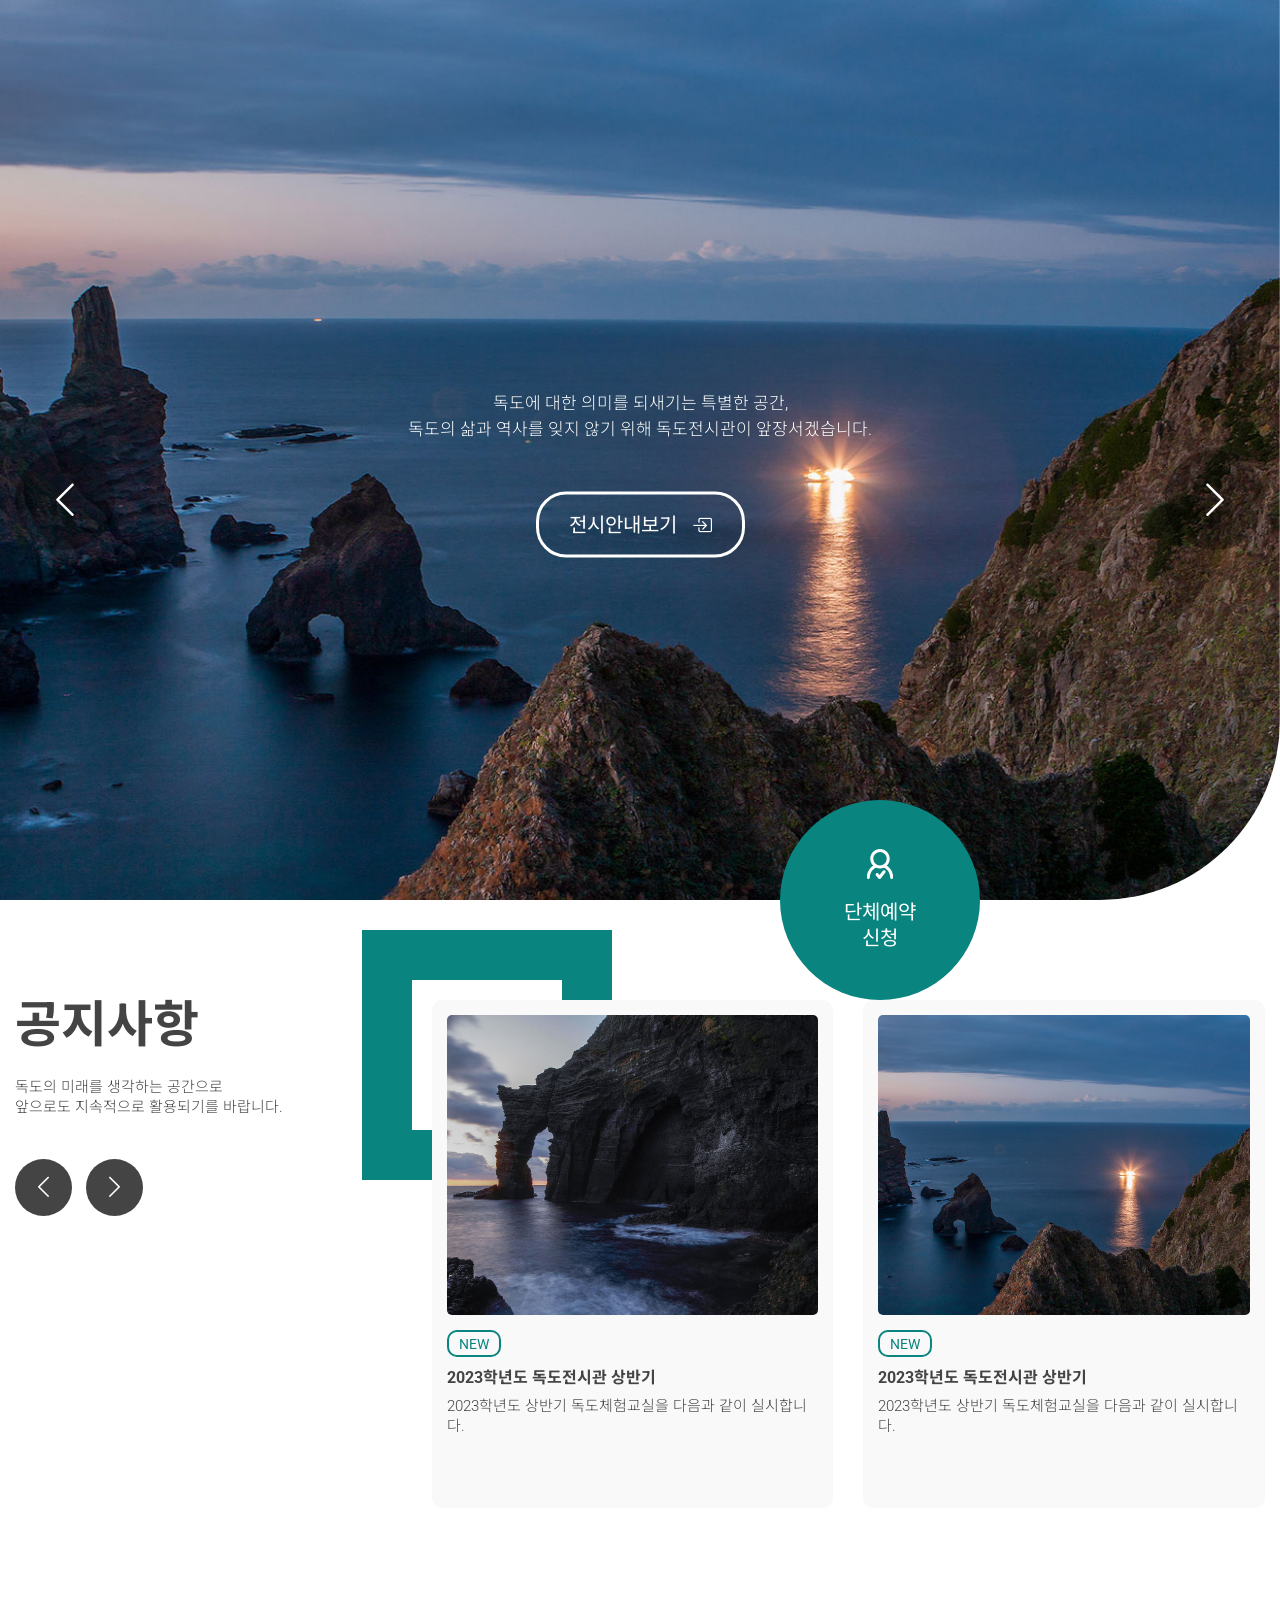
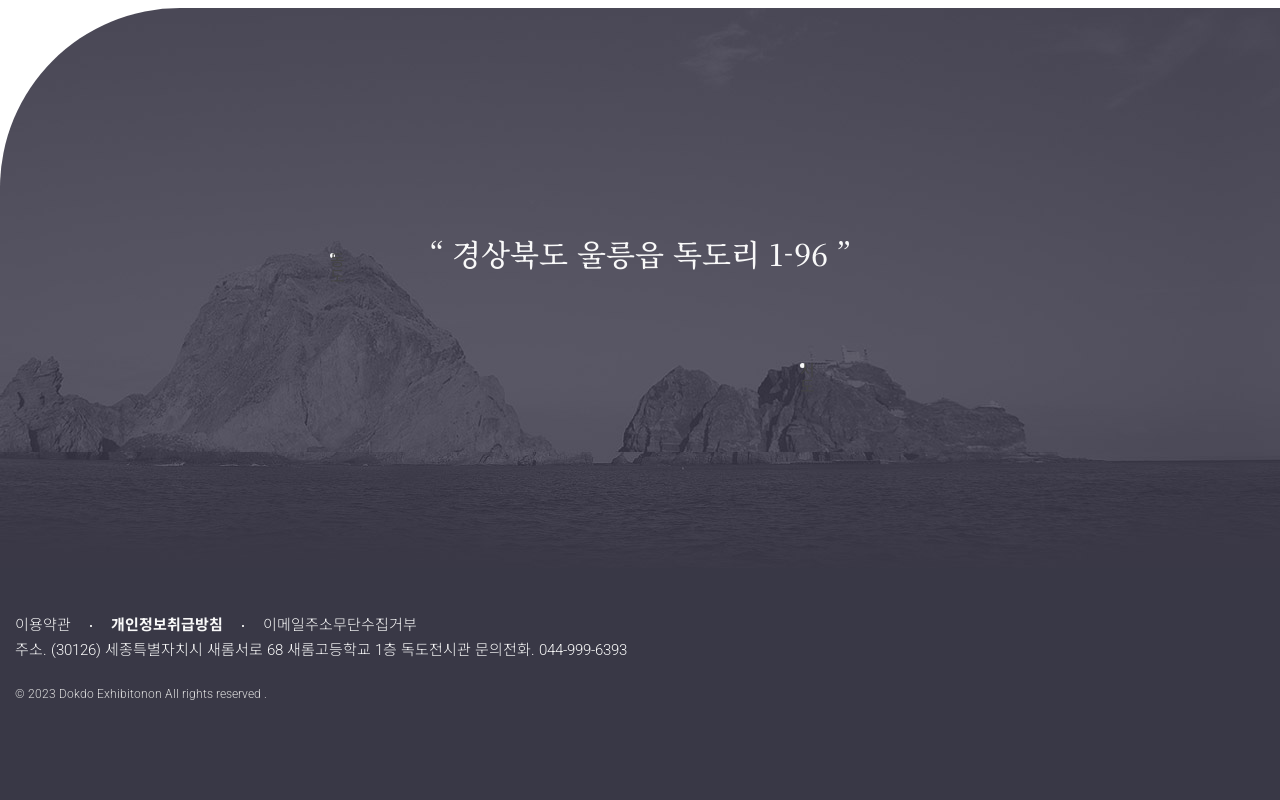
==== index.html @ fb516325 "0" ====
<!DOCTYPE html>
<html lang="ko">

<head>
    <meta charset="UTF-8">
    <meta name="viewport" content="width=device-width, initial-scale=1.0">
    <title>독도 따라만들기 - 왜 저런다냐...</title>
    <link rel="stylesheet" href="./css/base.css?ver=1.0">
    <link rel="stylesheet" href="https://cdn.jsdelivr.net/npm/swiper@9/swiper-bundle.min.css" />
    <link rel="stylesheet" href="./css/animate.min.css">
    <link rel="stylesheet" href="./css/style.css?ver=3.0">
    <script src="./js/jquery-1.12.4.min.js"></script>
    <script src="./js/TweenMax.min.js"></script>
    <script src="https://cdn.jsdelivr.net/npm/swiper@9/swiper-bundle.min.js"></script>
    <script src="./js/custom.js?ver=2.0"></script>
</head>

<body>
    <div class="wrap">


        <main>
            <section class="main_visual">
                <h2 class="blind">메인 콘텐츠 소개</h2>
                <div class="main_slide swiper">
                    <div class="swiper-wrapper">
                        <div class="swiper-slide itm01 itm">
                            <div class="slide-image" data-swiper-parallax='45%'></div>
                            <div class="content">
                                <div class="img_box">
                                    <!-- <img src="./images/visual_tx.svg" alt=""> -->
                                </div>
                                <p>
                                    독도에 대한 의미를 되새기는 특별한 공간, <br />
                                    독도의 삶과 역사를 잊지 않기 위해 독도전시관이 앞장서겠습니다.
                                </p>
                                <a href="" class="btn wc">전시안내보기</a>
                            </div>
                        </div>
                        <div class="swiper-slide itm02 itm">
                            <div class="slide-image" data-swiper-parallax='45%'></div>
                            <div class="content">
                                <div class="img_box">
                                    <!-- <img src="./images/visual_tx.svg" alt=""> -->
                                </div>
                                <p>
                                    독도에 대한 의미를 되새기는 특별한 공간, <br />
                                    독도의 삶과 역사를 잊지 않기 위해 독도전시관이 앞장서겠습니다.
                                </p>
                                <a href="" class="btn wc">전시안내보기</a>
                            </div>
                        </div>
                    </div>
                </div>
                <div class="arrows">
                    <i class="bi bi-chevron-left left"></i>
                    <i class="bi bi-chevron-right right"></i>
                </div>
                <div href="" class="btn_cicle">
                    <a href="" class="case">
                        <span>단체예약<br />
                            신청
                        </span>
                    </a>
                </div>
            </section>
            <!-- <section class="main_content section _se_">
                <h2 class="blind">메인 콘탠츠</h2>
                <div class="inner content">
                    <div class="left">
                        <h3>독도 바로알기 <i class="bi bi-box-arrow-in-right"></i></h3>
                        <p>
                            독도의 역사를 배우고, 자연을 체험하며 독도영토주권<br />
                            수호 의지를 다질 수 있는 소중한 시간이 되기를 바랍니다.
                        </p>
                        <a href="" class="btn mc">바로가기</a>
                    </div>
                    <div class="right">
                        <h3>관람안내</h3>
                        <div class="desc">
                            <i class="bi bi-box-arrow-in-right"></i>
                            <a href="tel:044-999-6393" class="tel">044-999-6393</a>
                            <a href="" class="btn2">관람 문의하기</a>
                        </div>

                        <ul class="list_dot list">
                            <li>
                                <strong>관람시간</strong>
                                <p>
                                    화요일-토요일 9:00 ~ 17:00<br />
                                    (점심시간 12:00~13:00, 입장마감 16:30)<br />
                                    <span>※ 관람시간은 학교 사정에 따라 변경될 수 있습니다.</span>
                                </p>
                            </li>
                            <li>
                                <strong>휴관안내</strong>
                                <p>일요일, 월요일 및 공휴일</p>
                            </li>
                            <li>
                                <strong class="ls2">위치</strong>
                                <p>세종특별자치시 새롬서로 68 새롬고등학교 1층 </p>
                            </li>
                        </ul>
                    </div>
                </div>
            </section> -->
            <section class="main_notice section _se_">
                <div class="inner content">
                    <div class="left">
                        <h2>공지사항</h2>
                        <p>독도의 미래를 생각하는 공간으로<br />
                            앞으로도 지속적으로 활용되기를 바랍니다.</p>
                        <div class="arrows">
                            <i class="bi bi-chevron-left left"></i>
                            <i class="bi bi-chevron-right right"></i>
                        </div>
                    </div>
                    <div class="right_slide">
                        <div class="swiper notice_slide">
                            <div class="swiper-wrapper">
                                <div class="swiper-slide card">
                                    <a href="">
                                        <div class="img_box">
                                            <img src="./images/img_visual01.jpg" alt="">
                                        </div>
                                        <div class="new btn3">NEW</div>
                                        <strong>2023학년도 독도전시관 상반기</strong>
                                        <p class="desc">
                                            2023학년도 상반기 독도체험교실을 다음과 같이 실시합니다.
                                        </p>
                                    </a>
                                </div>
                                <div class="swiper-slide card">
                                    <a href="">
                                        <div class="img_box">
                                            <img src="./images/img_visual02.jpg" alt="">
                                        </div>
                                        <div class="new btn3">NEW</div>
                                        <strong>2023학년도 독도전시관 상반기</strong>
                                        <p class="desc">
                                            2023학년도 상반기 독도체험교실을 다음과 같이 실시합니다.
                                        </p>
                                    </a>
                                </div>
                                <div class="swiper-slide card">
                                    <a href="">
                                        <div class="img_box">
                                            <img src="./images/img_visual01.jpg" alt="">
                                        </div>
                                        <div class="new btn3">NEW</div>
                                        <strong>2023학년도 독도전시관 상반기</strong>
                                        <p class="desc">
                                            2023학년도 상반기 독도체험교실을 다음과 같이 실시합니다.
                                        </p>
                                    </a>
                                </div>
                                <div class="swiper-slide card">
                                    <a href="">
                                        <div class="img_box">
                                            <img src="./images/img_visual02.jpg" alt="">
                                        </div>
                                        <div class="new btn3">NEW</div>
                                        <strong>2023학년도 독도전시관 상반기</strong>
                                        <p class="desc">
                                            2023학년도 상반기 독도체험교실을 다음과 같이 실시합니다.
                                        </p>
                                    </a>
                                </div>
                            </div>
                        </div>
                    </div>
                </div>
            </section>
            <!-- <section class="main_banner _se_">
                <h2 class="blind">메인 베너</h2>
                <div class="inner">
                    <ul class="content">
                        <li>
                            <a href="">
                                <h3>체험존 안내</h3>
                                <p>독도체험관은 대한민국 동쪽 끝,<br />
                                    우리의 섬 독도를 만나는 체험 공간입니다.</p>
                            </a>
                        </li>
                        <li>
                            <a href="">
                                <h3>영상관 안내</h3>
                                <p>가상현실(VR)과 같은 최신 기법을 활용하여<br />
                                    실감형 콘텐츠 등을 적용한 독도 영상관입니다.</p>
                            </a>
                        </li>
                    </ul>
                </div>
            </section> -->
        </main>
        <footer class="footer">
            <div class="top">
                <div class="inner content">
                    <div class="img_box">
                        <!-- <img src="./images/img_logo2.svg" alt=""> -->
                    </div>
                    <div class="txt">
                        <span>“ 경상북도 울릉읍 독도리 1-96 ”</span>
                    </div>
                    <div class="dots">
                        <span>동도</span>
                        <span>서도</span>
                    </div>
                </div>
            </div>
            <div class="bottom">
                <address class="inner content">
                    <ul class="customer">
                        <li><a href="">이용약관</a></li>
                        <li><a href=""><strong>개인정보취급방침</strong></a></li>
                        <li><a href="">이메일주소무단수집거부</a></li>
                    </ul>
                    <div class="adress">
                        주소. (30126) 세종특별자치시 새롬서로 68 새롬고등학교 1층 독도전시관
                        문의전화. 044-999-6393
                    </div>
                    <div class="copyright">
                        &copy; 2023 Dokdo Exhibitonon All rights reserved .
                    </div>
                </address>
            </div>
        </footer>
        <div class="mobile_btn">
            <i class="bi bi-list"></i>
        </div>
    </div>
</body>

</html>
---- css/base.css ----
@charset "utf-8";
@import url('https://fonts.googleapis.com/css2?family=Noto+Sans+KR:wght@100;300;400;500;700;900&family=Noto+Serif+KR:wght@200;300;400;500;600;700;900&family=Roboto:wght@100;300;400;500;700;900&display=swap');
@import url("https://cdn.jsdelivr.net/npm/bootstrap-icons@1.10.5/font/bootstrap-icons.css");

/* reset */
body,
p,
div,
span,
h1,
h2,
h3,
h4,
h5,
h6,
ul,
ol,
li,
dl,
dt,
dd,
table,
th,
td,
form,
fieldset,
legend,
input,
textarea,
button,
select {
    margin: 0;
    padding: 0;
    box-sizing: border-box;
}

*::before,
*::after {
    box-sizing: border-box;
}

body,
input,
textarea,
button,
select {
    font-family: 'Roboto', 'Noto Sans KR', '맑은 고딕', '돋움', Dotum, '굴림', Gulim, Sans-serif;
    color: #444;
    font-weight: 400;
}



html {
    font-size: 6.25%;
}

body {
    font-size: 16rem;
    line-height: 1;
    font-family: 'Roboto', 'Noto Sans KR', '맑은 고딕', '돋움', Dotum, '굴림', Gulim, Sans-serif;
}

h1,
h2,
h3,
h4,
h5,
h6 {
    font-size: inherit;
    font-weight: inherit;
}

input,
textarea,
button,
select {
    font-size: 16px;
}

img,
fieldset,
button {
    border: 0;
}

textarea {
    overflow: auto;
}

input[type=submit],
input[type=button],
button {
    cursor: pointer;
}

img {
    max-width: 100%;
    vertical-align: top;
}

address,
em {
    font-style: normal;
}

table {
    border-spacing: 0;
    border-collapse: collapse;
}

table,
th,
td {
    border: none;
}

caption {
    overflow: hidden;
    line-height: 0;
    text-indent: -2000em;
}

legend,
.hidden {
    padding: 0;
    margin: 0;
    overflow: hidden !important;
    text-indent: 100%;
    white-space: nowrap;
    font-size: 0;
}

i {
    font-style: normal;
}

/* HTML5 display-role reset for older browsers */
article,
aside,
details,
figcaption,
figure,
footer,
header,
hgroup,
menu,
nav,
section,
address {
    display: block;
    box-sizing: border-box;
}

figure {
    padding: 0px;
    margin: 0px;
}

/* 링크 기본값 */
a {
    text-decoration: none;
    color: inherit;
}


/* 리스트 스타일 제거 */
ul,
ol,
li {
    list-style: none;
}

/* mobile */
body {
    -webkit-text-size-adjust: none;
    -moz-text-size-adjust: none;
    -ms-text-size-adjust: none;
}

/* hidden contents */
.skip,
.hidden {
    position: absolute;
    width: 1rem;
    height: 1rem;
    font-size: 0;
    line-height: 0;
    overflow: hidden;
    z-index: -1
}

.blind {
    position: absolute;
    width: 1px;
    height: 1px;
    margin: -1px;
    overflow: hidden;
    clip: rect(0 0 0 0);
}



.skip:focus {
    top: 0;
    left: 0;
    display: inline-block;
    width: auto;
    height: auto;
    padding: 0 30rem;
    font-size: 14rem;
    line-height: 40rem;
    color: #fff;
    background: #09847F;
    z-index: 10
}

#skip_navi {
    position: absolute;
    top: 0;
    height: 0rem;
    width: 100%;
    z-index: 999;
}

#skip_navi a {
    display: block;
    height: 1rem;
    width: 1rem;
    margin-bottom: -1rem;
    overflow: hidden;
    text-align: center;
    color: #fff;
    white-space: nowrap;
    font-size: 18rem
}

#skip_navi a:focus,
#skip_navi a:active {
    display: block;
    top: 0;
    width: 100%;
    height: 45rem;
    line-height: 45rem;
    padding: 10rem 0;
    background: #09847F;
}
---- css/style.css ----
:root {
    --mc: #09847F;
    --sc: #B4613D;
    --lc: #dddddd;
    --wc: #ffffff;
    --dc: #444444;
    --gc: #f9f9f9;
}


.inner {
    max-width: 1440rem;
    margin: 0 auto;
    padding: 0 15rem;
}

.btn {
    display: inline-block;
    font-size: 20rem;
    padding: 20rem 30rem;
    border-radius: 30rem;
    overflow: hidden;
}

.btn2 {
    display: inline-block;
    font-size: 18rem;
    padding: 10rem 20rem;
    border-radius: 20rem;
    overflow: hidden;
    background: var(--dc);
    color: var(--wc);
}

.btn3 {
    display: inline-block;
    font-size: 14rem;
    padding: 5rem 10rem 4rem 10rem;
    border-radius: 10rem;
    overflow: hidden;
    color: var(--mc);
    border: 2px solid var(--mc);
}

.btn::after {
    content: "\f1be";
    font-family: bootstrap-icons;
    vertical-align: -3px;
    margin: 0 0 0 15rem;
}

.btn.wc {
    position: relative;
    color: var(--wc);
    border: 3px solid var(--wc);

}

.btn.wc::before {
    content: "";
    position: absolute;
    top: 0;
    left: 0;
    right: 0;
    height: 0;
    z-index: -1;
    background: var(--mc);
    transition: .5s;
}

.btn.wc:hover::before {
    top: auto;
    bottom: 0;
    height: 100%;
}

.btn.mc {
    color: var(--mc);
    border: 3px solid var(--mc);
}

.list_dot>* {
    position: relative;
    padding: 0 0 0 15rem;
}

.list_dot>*::before {
    content: "";
    position: absolute;
    top: 7rem;
    left: 0;
    width: 2rem;
    height: 2rem;
    background: var(--mc);
}

.section {
    padding: 100rem 0;
}

.section.gc {
    background: var(--gc);
}

.wrap {}

.header {
    position: fixed;
    top: 0;
    left: 0;
    right: 0;
    z-index: 1000;
    border-bottom: 1px solid rgba(255, 255, 255, 0.3);
    white-space: nowrap;
}

.header.on {
    background: var(--wc);
    border-bottom: 1px solid rgba(0, 0, 0, 0.3);
}

.header .header_wrap {
    display: flex;
    justify-content: space-between;
    align-items: center;
    height: 120rem;

    transition: height .5s;
}

.header.on .header_wrap {
    height: 80rem;
}

.header h1 {
    font-size: 0;
}

.header h1 img {
    height: 39rem;
}

.header.on h1 img:last-child {
    filter: invert();
}

.gnb {}

.gnb .main_menu {
    display: flex;
}

.gnb .main_menu>li {
    position: relative;
    padding: 0 30rem;
}

.header .gnb .main_menu a {
    display: block;
    color: var(--wc);
    font-size: 18rem;
    line-height: 120rem;
}

.header.on .gnb .main_menu a {
    color: var(--dc);
}

.gnb .main_menu .sub_menu {
    position: absolute;
    top: 130rem;
    left: 50%;
    transform: translate(-50%, 0);
    background: var(--wc);
    width: 180rem;
    text-align: center;

    padding: 15rem 0;
    border-radius: 20rem;
    border: 2px solid var(--lc);

    opacity: 0;
    visibility: hidden;

    transition: .5s;
}

.gnb .main_menu>li:hover .sub_menu {
    top: 100rem;
    opacity: 1;
    visibility: visible;
}


.header.on .gnb .main_menu>li:hover .sub_menu {
    top: 90rem;
}

.gnb .sub_menu li~li {
    border-top: 1px solid var(--lc);
}

.header .gnb .sub_menu a {
    display: block;
    color: var(--dc);
    font-size: 15rem;
    line-height: 40rem;
}

.login_area .member {
    display: flex;
    gap: 30px;
}

.login_area .member a {
    font-size: 15rem;
    color: var(--wc);
}

.header.on .login_area .member a {
    color: var(--dc);
}

.login_area .member li {
    position: relative;
}

.login_area .member li~li::before {
    content: "";
    position: absolute;
    top: 50%;
    left: -15rem;
    width: 2px;
    height: 2px;
    transform: translate(-50%, -50%);
    background: var(--wc);
}

.header.on .login_area .member li~li::before {
    background: var(--dc);
}

.main_visual {
    position: relative;
    height: 100vh;
}

.main_slide {
    border-radius: 0 0 180rem 0;
    overflow: hidden;
}

.main_slide .itm {
    position: relative;
    overflow: hidden;
    height: 100vh;
}

.main_slide .itm .slide-image {
    position: absolute;
    inset: 0 0 0 0;
}

.main_slide .itm .content {
    position: absolute;
    top: 50%;
    left: 50%;
    transform: translate(-50%, -50%);
    z-index: 999;

    text-align: center;
}

.main_slide .itm .img_box {
    margin: 0 0 50rem 0;
}

.main_slide .itm p {
    color: var(--wc);
    margin: 0 0 50rem 0;
    text-align: center;
    font-size: 17rem;
    font-weight: 300;
    line-height: 26rem;
    transform: translate(-100rem, 0);
    opacity: 0;
    transition: .5s 1s;
}

.main_slide .itm.on p {
    opacity: 1;
    transform: translate(0, 0);
}

.main_slide .itm .btn {
    transform: translate(100rem, 0);
    opacity: 0;
    transition: .5s 1.5s;
}

.main_slide .itm.on .btn {
    opacity: 1;
    transform: translate(0, 0);
}

/* .swiper-wrapper {
    transition-timing-function: cubic-bezier(0.17, 0.46, 1, 0.39);
} */

.main_slide .itm01 .slide-image {
    height: 100vh;
    background: url(../images/img_visual01.jpg) no-repeat center center/cover;
}

.main_slide .itm02 .slide-image {
    height: 100vh;
    background: url(../images/img_visual02.jpg) no-repeat center center/cover;
}

.main_visual .arrows {
    position: absolute;
    top: 50%;
    left: 50%;
    z-index: 998;
    transform: translate(-50%, -50%);
    max-width: 1600rem;
    width: 100%;
}

.main_visual .arrows i {
    position: absolute;
    top: 0;
    cursor: pointer;
}

.main_visual .arrows .left {
    left: 15rem;
}

.main_visual .arrows .right {
    right: 15rem;
}

.main_visual .arrows i::before {
    font-size: 40rem;
    color: var(--wc);
    padding: 30rem;
    background: rgba(0, 0, 0, 0.3);
    border-radius: 50%;
}

.main_visual .btn_cicle {
    position: absolute;
    bottom: -100rem;
    right: 300rem;
    z-index: 999;

    width: 200rem;
    height: 200rem;
}

.main_visual .btn_cicle .case {
    display: flex;
    flex-direction: column;
    justify-content: center;
    align-items: center;
    width: 200rem;
    height: 200rem;
    background: var(--mc);
    color: var(--wc);
    font-size: 20rem;
    border-radius: 50%;
    text-align: center;
    line-height: 26rem;
}

.main_visual .btn_cicle:hover .case {
    animation: flipInY 1s infinite;
}

.main_visual .btn_cicle .case::before {
    content: "";
    display: block;
    width: 26rem;
    height: 30rem;
    background: url(../images/icon_apply.svg) no-repeat center center/cover;
    margin: 0 0 20rem 0;
}


.main_content {}

.main_content .content {
    display: grid;
    grid-template-columns: repeat(2, 1fr);
    gap: 30rem;
}

.main_content .content>* {
    padding: 80rem 60rem;
}

.main_content .content .left {
    position: relative;
    border-radius: 50rem;
    background: var(--gc);
}

.main_content .content .left::after {
    content: "";
    position: absolute;
    bottom: -20rem;
    right: 0;
    width: 400rem;
    height: 150rem;
    background: url(../images/img_logo2.svg) no-repeat right bottom;
    filter: invert();
}

.main_content .content h3 {
    font-size: 24rem;
    font-weight: 700;
    margin: 0 0 17rem 0;
}

.main_content .content .left {
    opacity: 0;
    transform: translate(0, 100rem);
    transition: .8s;
}

.main_content.on .content .left {
    opacity: 1;
    transform: translate(0, 0);
}

.main_content .content .right {
    opacity: 0;
    transform: translate(0, 100rem);
    transition: .8s .5s;
}

.main_content.on .content .right {
    opacity: 1;
    transform: translate(0, 0);
}

.main_content .content .left p {
    font-size: 15rem;
    font-weight: 300;
    line-height: 20rem;
    margin: 0 0 57rem 0;
}

.main_content .content .right .desc {
    display: flex;
    justify-content: space-between;
    align-items: center;
    margin: 0 0 30rem 0;
    padding: 0 0 15rem 0;
    border-bottom: 1px dashed var(--lc);
}

.main_content .content .right .desc i {
    background: var(--gc);
    padding: 15rem 16rem;
    border-radius: 50%;
    font-size: 30rem;
}

.main_content .content .right .desc .tel {
    font-size: 40rem;
    font-weight: 700;
}

.main_content .content .list>* {
    display: grid;
    grid-template-columns: 100rem 1fr;
    margin: 0 0 20rem 0;
    line-height: 1.6;
}

.main_content .content .list .ls2 {
    letter-spacing: 30rem;
}

.main_content .content .list>*::before {
    top: 10rem;
}

/* .main_notice {
    padding: 0 0 100rem 0;
} */

.main_notice .content {
    opacity: 0;
    transform: translate(0, 100rem);
    transition: .8s;
}

.main_notice.on .content {
    opacity: 1;
    transform: translate(0, 0);
}

.main_notice h2 {
    font-size: 50rem;
    font-weight: 700;
    margin: 0 0 27rem 0;
}

.main_notice .arrows i {
    padding: 14rem 16rem;
    font-size: 25rem;
    background: var(--dc);
    color: var(--wc);
    border-radius: 50%;
    margin: 0 10rem 0 0;
    cursor: pointer;
}

.main_notice p {
    font-size: 15rem;
    font-weight: 300;
    line-height: 20rem;
    margin: 0 0 57rem 0;
}


.main_notice .content {
    display: grid;
    grid-template-columns: 1fr 2fr;
}

.main_notice .right_slide {
    position: relative;
    /* overflow: hidden; */
    min-width: 0;
}

.main_notice .right_slide::before {
    content: "";
    position: absolute;
    top: -20rem;
    left: -20rem;
    width: 150rem;
    height: 150rem;
    outline: 50rem solid var(--mc);
}

.main_notice img {
    width: 100%;
    height: 300rem;
    object-fit: cover;
}

.main_notice .card {
    padding: 15rem;
    background: var(--gc);
    border-radius: 10rem;
}

.main_notice .card .img_box {
    border-radius: 5rem;
    overflow: hidden;
    margin: 0 0 15rem 0;
}

.main_notice .card strong {
    display: block;
    margin: 10rem 0;
}

.main_banner .content {
    position: relative;
    z-index: 999;
    display: grid;
    grid-template-columns: repeat(2, 1fr);
    gap: 30rem;
    background: var(--mc);
    color: var(--wc);
    margin: 0 auto -80rem auto;

    border-radius: 50rem;
    box-shadow: 5rem 5rem 20rem rgba(0, 0, 0, 0.2);

    transition: .5s;
    transform: translate(0, 100rem);
}

.main_banner.on .content {
    transform: translate(0, 0);
}

.main_banner .content a {
    display: block;
    padding: 60rem 80rem;
}

.main_banner .content h3 {
    font-size: 30rem;
    font-weight: 500;
    margin: 0 0 20rem 0;
}

.main_banner .content p {
    font-size: 15rem;
    line-height: 21rem;
}

.main_banner .content li {
    position: relative;
}

.main_banner .content li a::after {
    content: "";
    position: absolute;
    right: 80rem;
    top: 50%;
    transform: translate(0, -50%);
    width: 100rem;
    height: 100rem;
    background: url(../images/icon_experience.svg) no-repeat center center;
}

.main_banner .content li:last-child a::after {
    background: url(../images/icon_theater.svg) no-repeat center center;
}

.main_banner .content li~li::before {
    content: "";
    position: absolute;
    left: -15rem;
    top: 30rem;
    bottom: 30rem;
    width: 1px;
    background: rgba(255, 255, 255, 0.3);
}


.footer {}

.footer .top {
    position: relative;
    border-radius: 180rem 0 0 0;
    overflow: hidden;
    background: #434250 url(../images/bg_banner.jpg) no-repeat center bottom;
    padding: 200rem 0 300rem 0;
}

.footer .top .content {
    text-align: center;
}

.footer .top .content .img_box {
    width: 250rem;
    margin: 0 auto 30rem auto;
}

.footer .top .content .txt {
    font-size: 30rem;
    font-weight: 500;
    font-family: 'Noto Serif KR';
    color: var(--gc);
}

.footer .top .dots span {
    position: absolute;
    left: 50%;
    width: 5px;
    height: 5px;
    background: var(--gc);
    border-radius: 50%;
}

.footer .top .dots span:nth-child(1) {
    bottom: 310rem;
    margin: 0 0 0 -310rem;
}

.footer .top .dots span:nth-child(2) {
    bottom: 200rem;
    margin: 0 0 0 160rem;
}

.footer .bottom {
    padding: 50rem 0 100rem 0;
    background: #393846;
    color: var(--gc);
    font-size: 15rem;
    font-weight: 300;
}

.footer .bottom .customer {
    display: flex;
    gap: 40rem;
    margin: 0 0 10rem 0;
}

.footer .bottom .customer>* {
    position: relative;
}

.footer .bottom .customer li~li::before {
    content: "";
    position: absolute;
    left: -20rem;
    top: 50%;
    width: 2px;
    height: 2px;
    transform: translate(-50%, -50%);
    background: var(--lc);
}

.footer .bottom .adress {
    margin: 0 0 30rem 0;
}

.footer .bottom .copyright {
    font-size: 12rem;
    color: var(--lc);
}

.mobile_btn {
    display: none;
}








































@media (max-width: 768px) {
    * {
        outline: 1px solid tomato;
    }

    .section {
        padding: 50rem 0;
    }

    .section.gc {
        background: var(--gc);
    }

    .wrap {}

    .header {
        position: fixed;
        top: 0;
        left: 0;
        right: 0;
        z-index: 1000;
        border-bottom: 1px solid rgba(255, 255, 255, 0.3);
    }

    .header.on {
        background: var(--wc);
        border-bottom: 1px solid rgba(0, 0, 0, 0.3);
    }

    .header .header_wrap {
        display: flex;
        justify-content: space-between;
        align-items: center;
        height: 120rem;

        transition: height .5s;
    }

    .header.on .header_wrap {
        height: 120rem;
    }

    .header h1 {
        position: relative;
        z-index: 1000;
        font-size: 0;
    }

    .header h1 img {
        height: 39rem;
    }

    .header.oo h1 img:last-child {
        filter: invert(0);
    }

    .gnb {
        position: fixed;
        top: 0;
        bottom: 0;
        right: -100%;
        width: 100%;
        background: var(--dc);
        border-left: 1px solid var(--lc);
        transition: 0.5s;
    }

    .gnb.on {
        right: 0;
    }

    .gnb .main_menu {
        display: flex;
        flex-direction: column;
        padding: 150rem 0 0 0;
    }

    .gnb .main_menu>li {
        position: relative;
        padding: 0 30rem;
    }

    .header .gnb .main_menu a {
        display: block;
        color: var(--wc);
        font-size: 18rem;
        line-height: 40rem;
    }

    .header.on .gnb .main_menu a {
        color: var(--wc);
    }

    .gnb .main_menu .sub_menu {
        position: static;
        transform: translate(0, 0);
        background: var(--wc);
        width: auto;
        text-align: left;

        padding: 0 0;
        border-radius: 0;
        border: 0 solid var(--lc);

        opacity: 1;
        visibility: visible;

        transition: none;

        display: none;
    }

    .gnb .main_menu>li:hover .sub_menu {
        top: 100rem;
        opacity: 1;
        visibility: visible;
    }


    .gnb .sub_menu li~li {
        border-top: 1px solid var(--lc);
    }

    .header .gnb .sub_menu a {
        display: block;
        color: var(--dc);
        font-size: 15rem;
        line-height: 40rem;
    }

    .login_area .member {
        display: flex;
        gap: 30px;
    }

    .login_area .member a {
        font-size: 15rem;
        color: var(--wc);
    }

    .header .login_area {
        display: none;
    }

    .header.on .login_area .member a {
        color: var(--dc);
    }

    .login_area .member li {
        position: relative;
    }

    .login_area .member li~li::before {
        content: "";
        position: absolute;
        top: 50%;
        left: -15rem;
        width: 2px;
        height: 2px;
        transform: translate(-50%, -50%);
        background: var(--wc);
    }

    .header.on .login_area .member li~li::before {
        background: var(--dc);
    }

    .main_visual {
        position: relative;
        height: 100vh;
    }

    .main_slide {
        border-radius: 0 0 30rem 30rem;
        overflow: hidden;
    }

    .main_slide .itm {
        position: relative;
        overflow: hidden;
        height: 100vh;
    }

    .main_slide .itm .slide-image {
        position: absolute;
        inset: 0 0 0 0;
    }

    .main_slide .itm .content {
        position: absolute;
        top: 50%;
        left: 50%;
        transform: translate(-50%, -50%);
        z-index: 999;

        width: 100%;
        padding: 0 30rem;

        text-align: center;
    }

    .main_slide .itm .img_box {
        margin: 0 0 50rem 0;
    }

    .main_slide .itm p {
        word-break: keep-all;
        color: var(--wc);
        margin: 0 0 50rem 0;
        text-align: center;
        font-size: 3vw;
        font-weight: 300;
        line-height: 1.4;
        transform: translate(-100rem, 0);
        opacity: 0;
        transition: .5s 1s;
    }

    .main_slide .itm.on p {
        opacity: 1;
        transform: translate(0, 0);
    }

    .main_slide .itm .btn {
        transform: translate(100rem, 0);
        opacity: 0;
        transition: .5s 1.5s;
    }

    .main_slide .itm.on .btn {
        opacity: 1;
        transform: translate(0, 0);
    }

    /* .swiper-wrapper {
        transition-timing-function: cubic-bezier(0.17, 0.46, 1, 0.39);
    } */

    .main_slide .itm01 .slide-image {
        height: 100vh;
        background: url(../images/img_visual01.jpg) no-repeat center center/cover;
    }

    .main_slide .itm02 .slide-image {
        height: 100vh;
        background: url(../images/img_visual02.jpg) no-repeat center center/cover;
    }

    .main_visual .arrows {
        position: absolute;
        top: calc(50% + 100rem);
        left: 50%;
        z-index: 998;
        transform: translate(-50%, -50%);
        max-width: 1600rem;
        width: 100%;
    }

    .main_visual .arrows i {
        position: absolute;
        top: 0;
        cursor: pointer;
    }

    .main_visual .arrows .left {
        left: 0;
    }

    .main_visual .arrows .right {
        right: 0;
    }

    .main_visual .arrows i::before {
        font-size: 20rem;
        color: var(--wc);
        padding: 10rem;
        background: rgba(0, 0, 0, 0.3);
        border-radius: 0;
    }

    .main_visual .btn_cicle {
        position: absolute;
        bottom: -100rem;
        right: 30rem;
        z-index: 999;

        width: 200rem;
        height: 200rem;
    }

    .main_visual .btn_cicle .case {
        display: flex;
        flex-direction: column;
        justify-content: center;
        align-items: center;
        width: 200rem;
        height: 200rem;
        background: var(--mc);
        color: var(--wc);
        font-size: 20rem;
        border-radius: 50%;
        text-align: center;
        line-height: 26rem;
    }

    .main_visual .btn_cicle:hover .case {
        animation: flipInY 1s infinite;
    }

    .main_visual .btn_cicle .case::before {
        content: "";
        display: block;
        width: 26rem;
        height: 30rem;
        background: url(../images/icon_apply.svg) no-repeat center center/cover;
        margin: 0 0 20rem 0;
    }


    .main_content {}

    .main_content .content {
        display: grid;
        grid-template-columns: repeat(1, 1fr);
        gap: 30rem;
    }

    .main_content .content>* {
        padding: 30rem 15rem 80rem;
    }

    .main_content .content .left {
        position: relative;
        border-radius: 10rem;
        background: var(--gc);
    }

    .main_content .content .left::after {
        content: "";
        position: absolute;
        bottom: -20rem;
        right: 0;
        width: 400rem;
        height: 150rem;
        background: url(../images/img_logo2.svg) no-repeat right bottom;
        filter: invert();
    }

    .main_content .content h3 {
        font-size: 24rem;
        font-weight: 700;
        margin: 0 0 17rem 0;
    }

    .main_content .content .left {
        opacity: 0;
        transform: translate(0, 100rem);
        transition: .8s;
    }

    .main_content.on .content .left {
        opacity: 1;
        transform: translate(0, 0);
    }

    .main_content .content .right {
        order: -1;
        opacity: 0;
        transform: translate(0, 100rem);
        transition: .8s .5s;
    }

    .main_content.on .content .right {

        opacity: 1;
        transform: translate(0, 0);
    }

    .main_content .content .left p {
        font-size: 15rem;
        font-weight: 300;
        line-height: 20rem;
        margin: 0 0 57rem 0;
    }

    .main_content .content .right .desc {
        display: flex;
        justify-content: space-between;
        align-items: center;
        margin: 0 0 30rem 0;
        padding: 0 0 15rem 0;
        border-bottom: 1px dashed var(--lc);
    }

    .main_content .content .right .desc i {
        background: var(--gc);
        padding: 15rem 16rem;
        border-radius: 50%;
        font-size: 30rem;
    }

    .main_content .content .right .desc .tel {
        font-size: 40rem;
        font-weight: 700;
    }

    .main_content .content .list>* {
        display: grid;
        grid-template-columns: 100rem 1fr;
        margin: 0 0 20rem 0;
        line-height: 1.6;
    }

    .main_content .content .list .ls2 {
        letter-spacing: 30rem;
    }

    .main_content .content .list>*::before {
        top: 10rem;
    }

    /* .main_notice {
        padding: 0 0 100rem 0;
    } */

    .main_notice .content {
        opacity: 0;
        transform: translate(0, 100rem);
        transition: .8s;
    }

    .main_notice.on .content {
        opacity: 1;
        transform: translate(0, 0);
    }

    .main_notice h2 {
        font-size: 50rem;
        font-weight: 700;
        margin: 0 0 27rem 0;
    }

    .main_notice .arrows i {
        padding: 14rem 16rem;
        font-size: 25rem;
        background: var(--dc);
        color: var(--wc);
        border-radius: 50%;
        margin: 0 10rem 0 0;
        cursor: pointer;
    }

    .main_notice p {
        font-size: 15rem;
        font-weight: 300;
        line-height: 20rem;
        margin: 0 0 57rem 0;
    }


    .main_notice .content {
        display: grid;
        grid-template-columns: repeat(1, 1fr);
    }

    .main_notice .content>* {
        padding: 30rem 15rem 80rem;
    }

    .main_notice .right_slide {
        position: relative;
        padding: 30rem 0 80rem;
        overflow: hidden;
        /* min-width: 0; */
    }

    .main_notice .right_slide::before {
        display: none;
    }

    .main_notice img {
        width: 100%;
        height: 300rem;
        object-fit: cover;
    }

    .main_notice .card {
        padding: 15rem;
        background: var(--gc);
        border-radius: 10rem;
    }

    .main_notice .card .img_box {
        border-radius: 5rem;
        overflow: hidden;
        margin: 0 0 15rem 0;
    }

    .main_notice .card strong {
        display: block;
        margin: 10rem 0;
    }

    .main_banner .content {
        position: relative;
        z-index: 999;
        display: grid;
        grid-template-columns: repeat(1, 1fr);
        gap: 0;
        background: var(--mc);
        color: var(--wc);
        margin: 0 auto -80rem auto;

        border-radius: 10rem;
        box-shadow: 5rem 5rem 20rem rgba(0, 0, 0, 0.2);

        transition: .5s;
        transform: translate(0, 100rem);
    }

    .main_banner.on .content {
        transform: translate(0, 0);
    }

    .main_banner .content a {
        display: block;
        padding: 30rem 30rem;
    }

    .main_banner .content h3 {
        font-size: 30rem;
        font-weight: 500;
        margin: 0 0 20rem 0;
    }

    .main_banner .content p {
        font-size: 15rem;
        line-height: 21rem;
    }

    .main_banner .content li {
        position: relative;
    }

    .main_banner .content li a::after {
        content: "";
        position: absolute;
        right: 30rem;
        top: 30rem;
        transform: translate(0, 0);
        width: 50rem;
        height: 50rem;
        background: url(../images/icon_experience.svg) no-repeat center center;
    }

    .main_banner .content li:last-child a::after {
        background: url(../images/icon_theater.svg) no-repeat center center;
    }

    .main_banner .content li~li::before {
        content: "";
        position: absolute;
        left: 15rem;
        right: 15rem;
        top: auto;
        bottom: auto;
        width: auto;
        height: 1px;
        background: rgba(255, 255, 255, 0.3);
    }


    .footer {}

    .footer .top {
        position: relative;
        border-radius: 30rem 30rem 0 0;
        overflow: hidden;
        background: #434250 url(../images/bg_banner.jpg) no-repeat center bottom;
        padding: 200rem 0 300rem 0;
    }

    .footer .top .content {
        text-align: center;
    }

    .footer .top .content .img_box {
        width: 250rem;
        margin: 0 auto 30rem auto;
    }

    .footer .top .content .txt {
        font-size: 30rem;
        font-weight: 500;
        font-family: 'Noto Serif KR';
        color: var(--gc);
    }

    .footer .top .dots span {
        position: absolute;
        left: 50%;
        width: 5px;
        height: 5px;
        background: var(--gc);
        border-radius: 50%;
    }

    .footer .top .dots span:nth-child(1) {
        bottom: 310rem;
        margin: 0 0 0 -310rem;
    }

    .footer .top .dots span:nth-child(2) {
        bottom: 200rem;
        margin: 0 0 0 160rem;
    }

    .footer .bottom {
        padding: 50rem 0 100rem 0;
        background: #393846;
        color: var(--gc);
        font-size: 15rem;
        font-weight: 300;
    }

    .footer .bottom .customer {
        display: flex;
        flex-direction: column;
        gap: 10rem;
        margin: 0 0 20rem 0;
    }

    .footer .bottom .customer>* {
        position: relative;
    }

    .footer .bottom .customer li~li::before {
        content: "";
        position: absolute;
        left: -20rem;
        top: 50%;
        width: 2px;
        height: 2px;
        transform: translate(-50%, -50%);
        background: var(--lc);
    }

    .footer .bottom .adress {
        margin: 0 0 30rem 0;
        line-height: 1.4;
    }

    .footer .bottom .copyright {
        font-size: 12rem;
        color: var(--lc);
    }

    .mobile_btn {
        display: block;

        position: fixed;
        top: 30rem;
        right: 30rem;
        z-index: 1000;

        font-size: 30rem;
        color: var(--mc);
        padding: 5px 7px;
        background: var(--gc);
    }


}
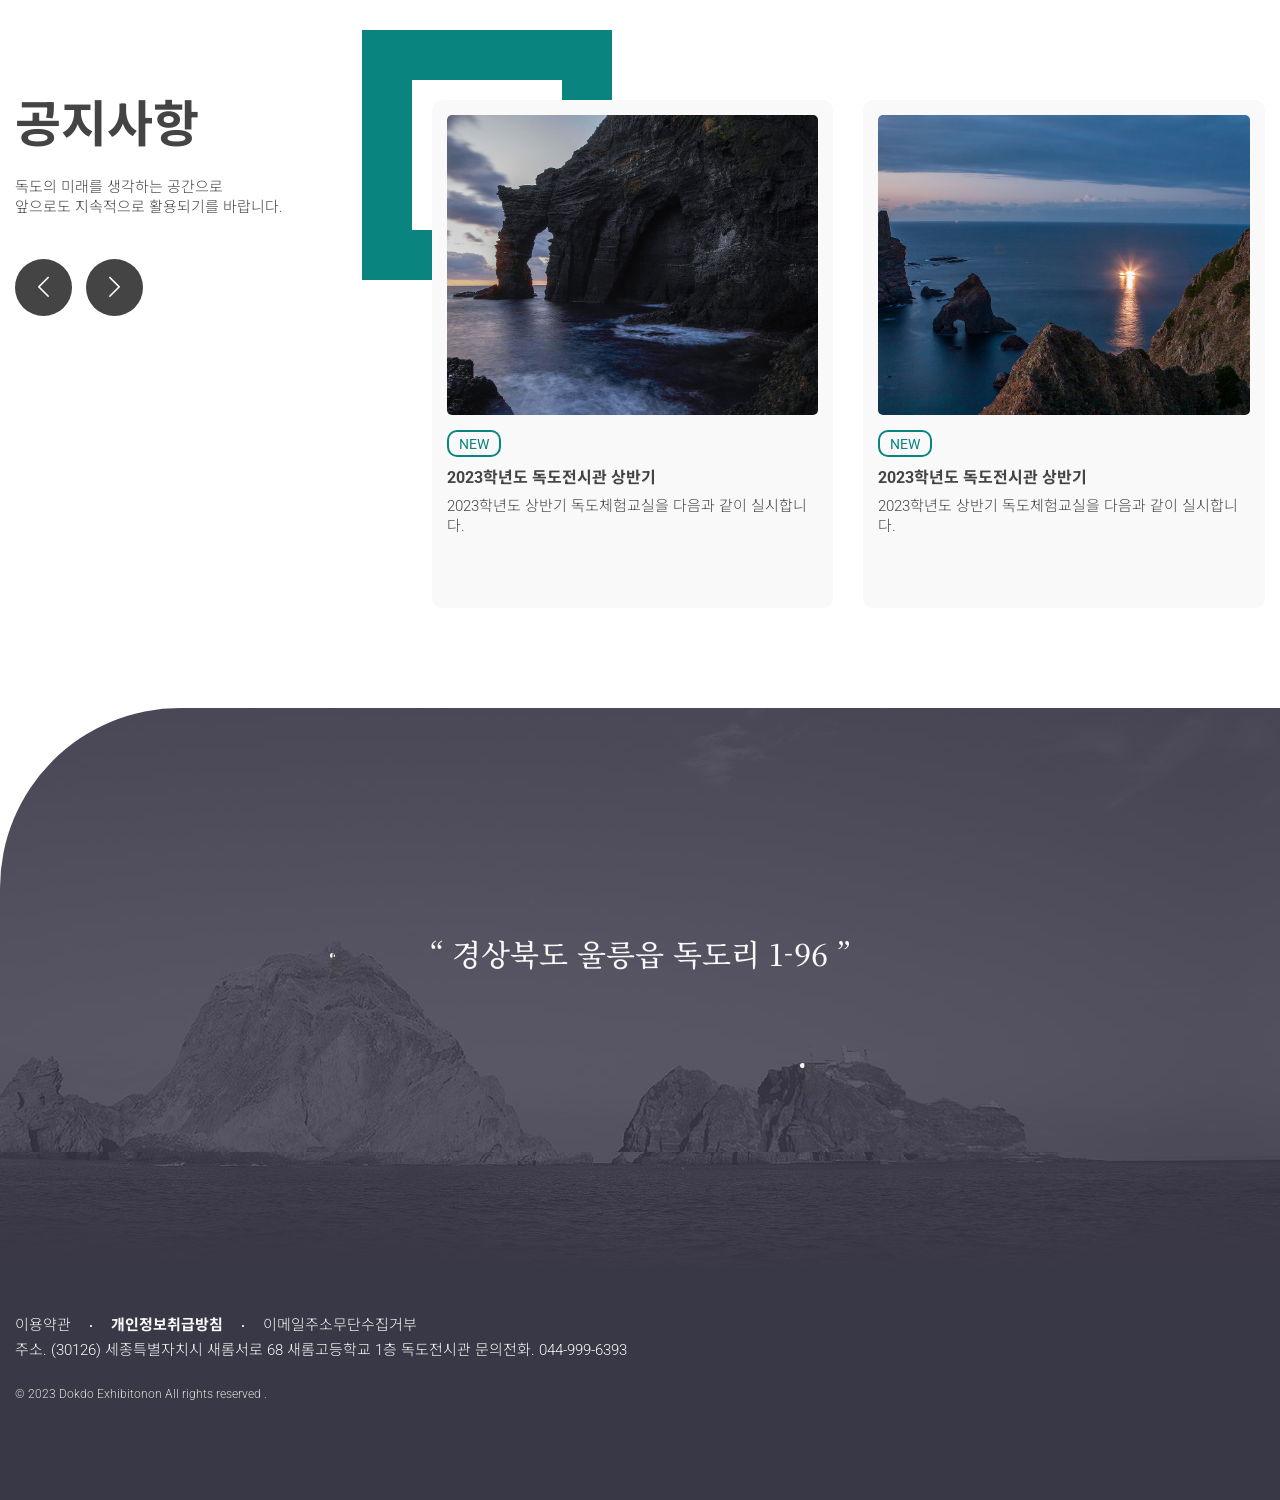
==== commit b8b80c1d: "1" ====
--- a/index.html
+++ b/index.html
@@ -20,50 +20,7 @@
 
 
         <main>
-            <section class="main_visual">
-                <h2 class="blind">메인 콘텐츠 소개</h2>
-                <div class="main_slide swiper">
-                    <div class="swiper-wrapper">
-                        <div class="swiper-slide itm01 itm">
-                            <div class="slide-image" data-swiper-parallax='45%'></div>
-                            <div class="content">
-                                <div class="img_box">
-                                    <!-- <img src="./images/visual_tx.svg" alt=""> -->
-                                </div>
-                                <p>
-                                    독도에 대한 의미를 되새기는 특별한 공간, <br />
-                                    독도의 삶과 역사를 잊지 않기 위해 독도전시관이 앞장서겠습니다.
-                                </p>
-                                <a href="" class="btn wc">전시안내보기</a>
-                            </div>
-                        </div>
-                        <div class="swiper-slide itm02 itm">
-                            <div class="slide-image" data-swiper-parallax='45%'></div>
-                            <div class="content">
-                                <div class="img_box">
-                                    <!-- <img src="./images/visual_tx.svg" alt=""> -->
-                                </div>
-                                <p>
-                                    독도에 대한 의미를 되새기는 특별한 공간, <br />
-                                    독도의 삶과 역사를 잊지 않기 위해 독도전시관이 앞장서겠습니다.
-                                </p>
-                                <a href="" class="btn wc">전시안내보기</a>
-                            </div>
-                        </div>
-                    </div>
-                </div>
-                <div class="arrows">
-                    <i class="bi bi-chevron-left left"></i>
-                    <i class="bi bi-chevron-right right"></i>
-                </div>
-                <div href="" class="btn_cicle">
-                    <a href="" class="case">
-                        <span>단체예약<br />
-                            신청
-                        </span>
-                    </a>
-                </div>
-            </section>
+
             <!-- <section class="main_content section _se_">
                 <h2 class="blind">메인 콘탠츠</h2>
                 <div class="inner content">
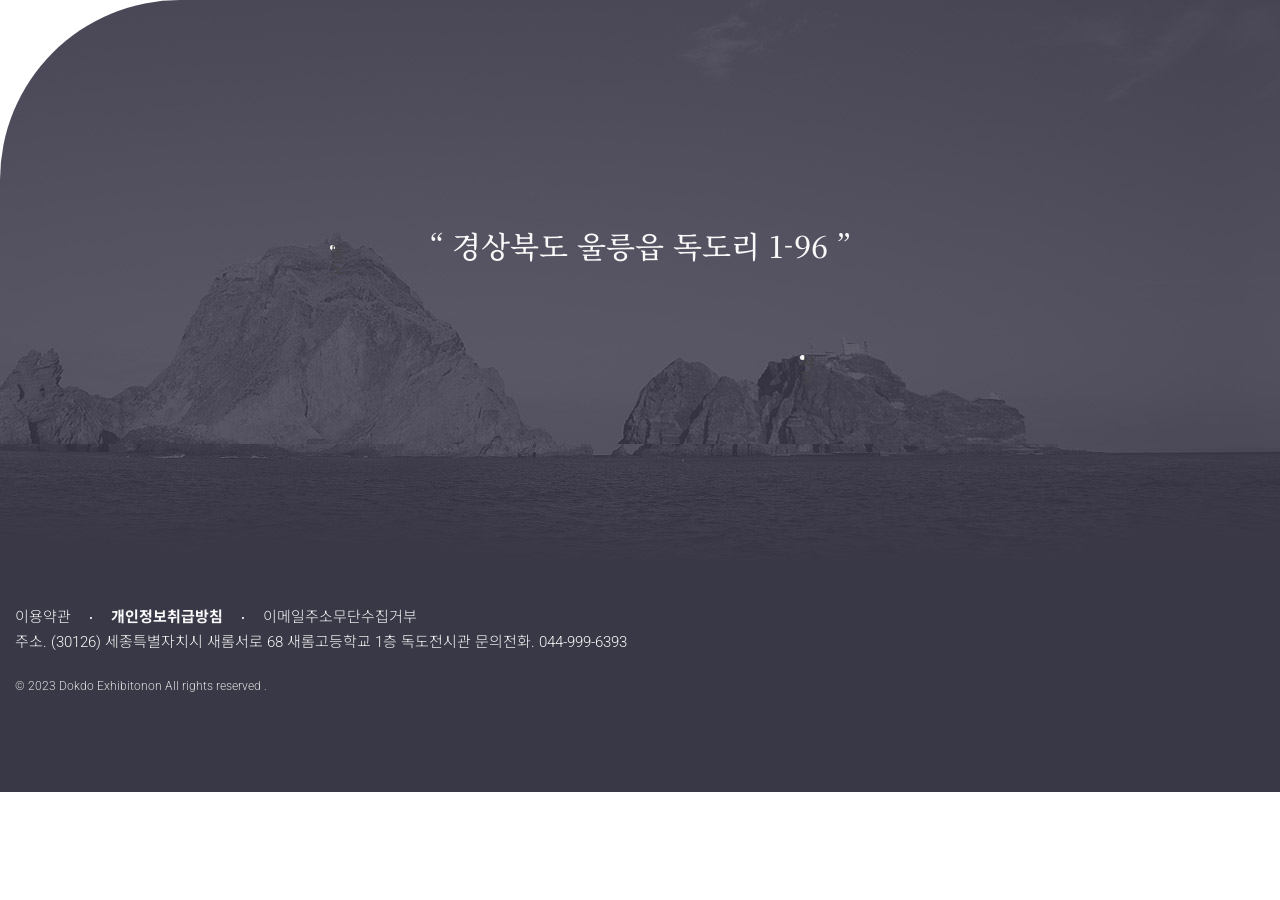
==== commit ff934c71: "." ====
--- a/index.html
+++ b/index.html
@@ -61,73 +61,7 @@
                     </div>
                 </div>
             </section> -->
-            <section class="main_notice section _se_">
-                <div class="inner content">
-                    <div class="left">
-                        <h2>공지사항</h2>
-                        <p>독도의 미래를 생각하는 공간으로<br />
-                            앞으로도 지속적으로 활용되기를 바랍니다.</p>
-                        <div class="arrows">
-                            <i class="bi bi-chevron-left left"></i>
-                            <i class="bi bi-chevron-right right"></i>
-                        </div>
-                    </div>
-                    <div class="right_slide">
-                        <div class="swiper notice_slide">
-                            <div class="swiper-wrapper">
-                                <div class="swiper-slide card">
-                                    <a href="">
-                                        <div class="img_box">
-                                            <img src="./images/img_visual01.jpg" alt="">
-                                        </div>
-                                        <div class="new btn3">NEW</div>
-                                        <strong>2023학년도 독도전시관 상반기</strong>
-                                        <p class="desc">
-                                            2023학년도 상반기 독도체험교실을 다음과 같이 실시합니다.
-                                        </p>
-                                    </a>
-                                </div>
-                                <div class="swiper-slide card">
-                                    <a href="">
-                                        <div class="img_box">
-                                            <img src="./images/img_visual02.jpg" alt="">
-                                        </div>
-                                        <div class="new btn3">NEW</div>
-                                        <strong>2023학년도 독도전시관 상반기</strong>
-                                        <p class="desc">
-                                            2023학년도 상반기 독도체험교실을 다음과 같이 실시합니다.
-                                        </p>
-                                    </a>
-                                </div>
-                                <div class="swiper-slide card">
-                                    <a href="">
-                                        <div class="img_box">
-                                            <img src="./images/img_visual01.jpg" alt="">
-                                        </div>
-                                        <div class="new btn3">NEW</div>
-                                        <strong>2023학년도 독도전시관 상반기</strong>
-                                        <p class="desc">
-                                            2023학년도 상반기 독도체험교실을 다음과 같이 실시합니다.
-                                        </p>
-                                    </a>
-                                </div>
-                                <div class="swiper-slide card">
-                                    <a href="">
-                                        <div class="img_box">
-                                            <img src="./images/img_visual02.jpg" alt="">
-                                        </div>
-                                        <div class="new btn3">NEW</div>
-                                        <strong>2023학년도 독도전시관 상반기</strong>
-                                        <p class="desc">
-                                            2023학년도 상반기 독도체험교실을 다음과 같이 실시합니다.
-                                        </p>
-                                    </a>
-                                </div>
-                            </div>
-                        </div>
-                    </div>
-                </div>
-            </section>
+
             <!-- <section class="main_banner _se_">
                 <h2 class="blind">메인 베너</h2>
                 <div class="inner">
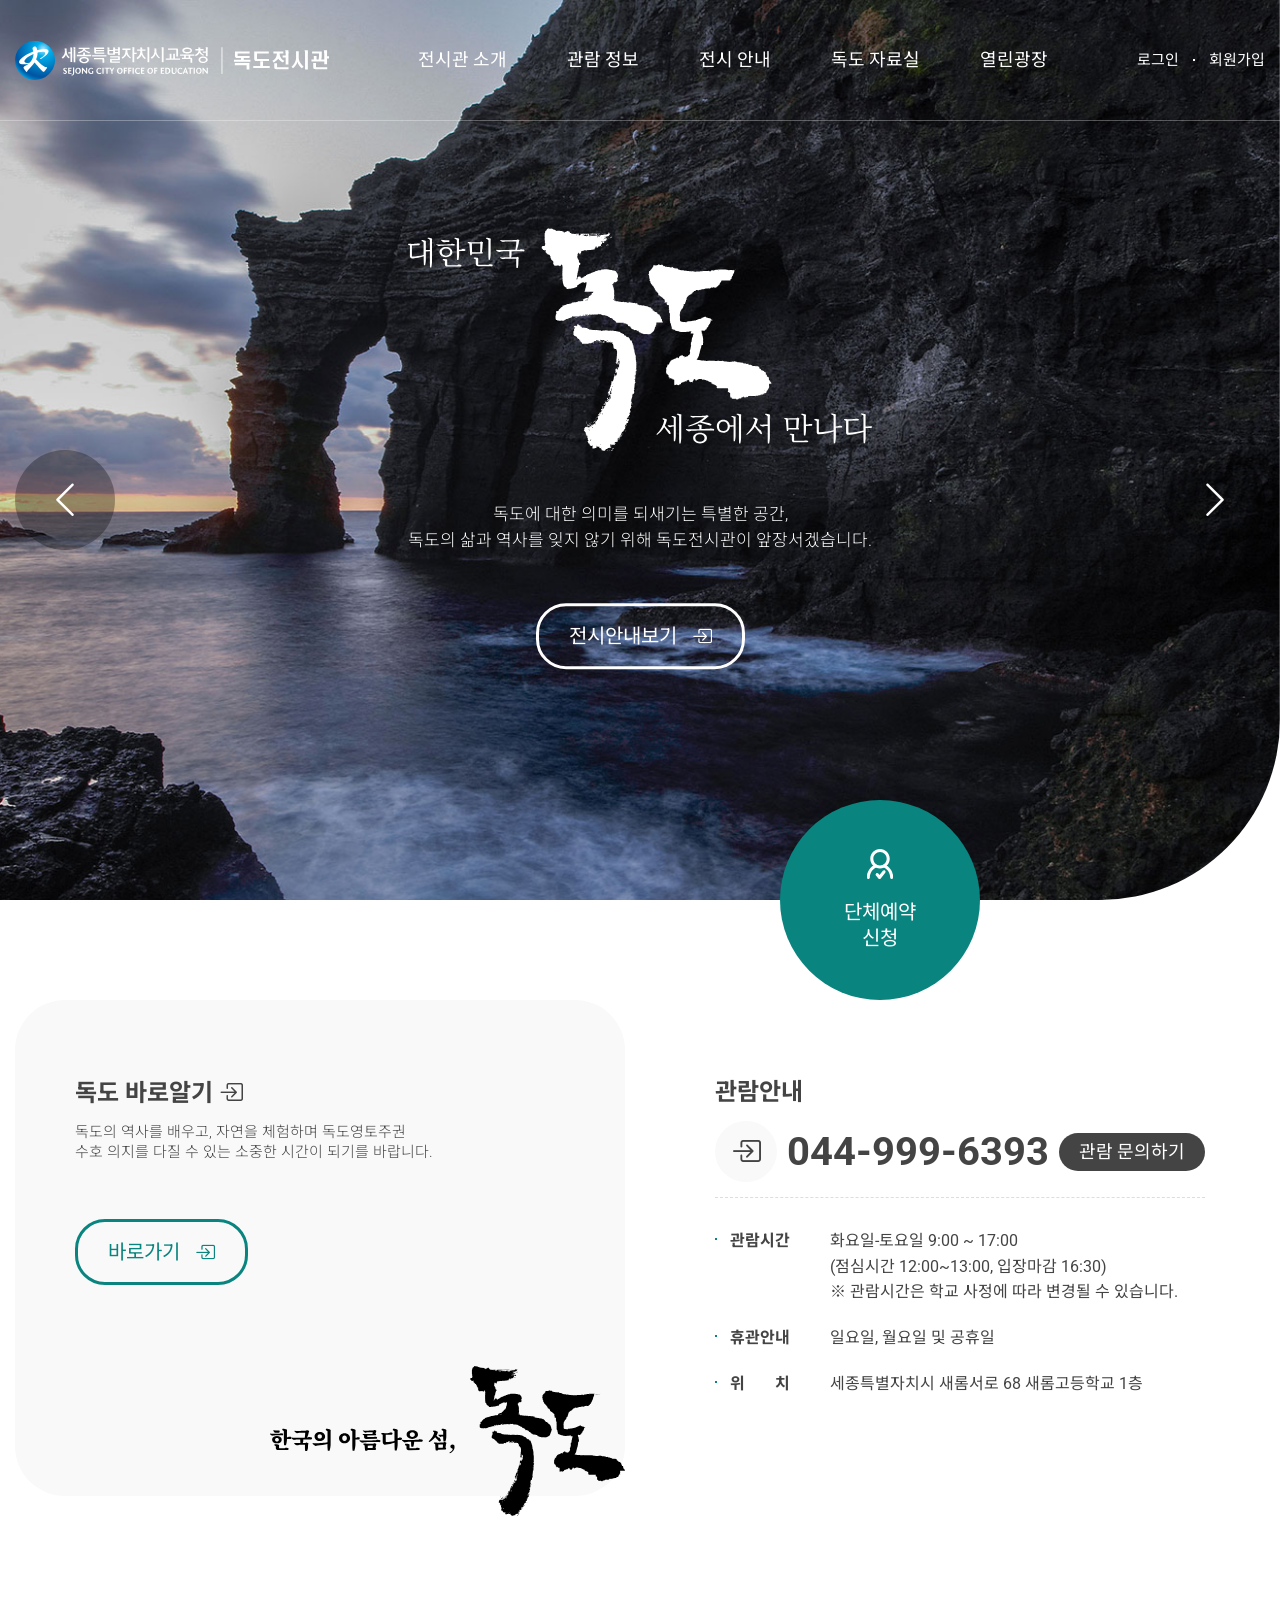
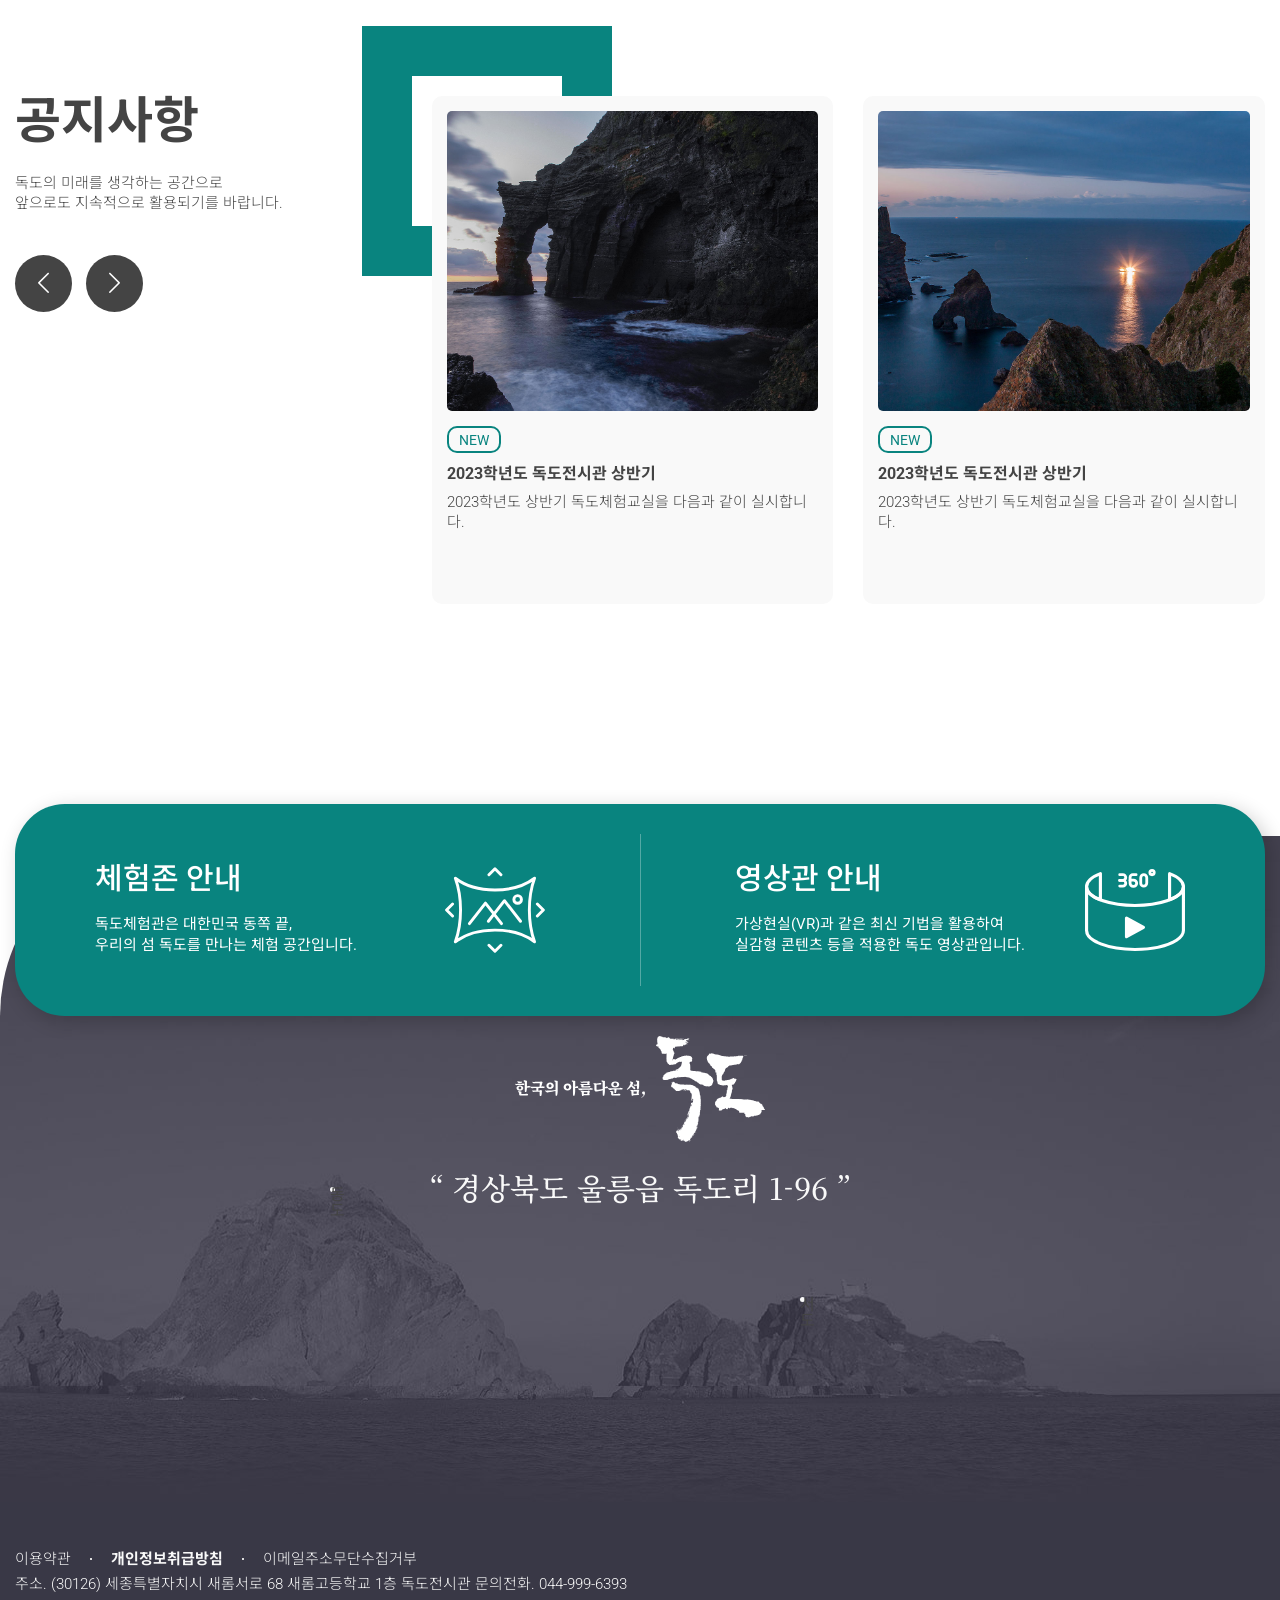
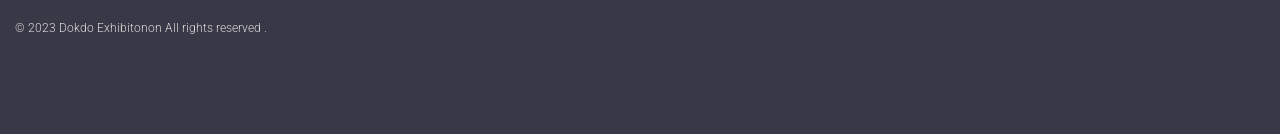
==== commit 550dc7ba: "2023" ====
--- a/index.html
+++ b/index.html
@@ -5,23 +5,118 @@
     <meta charset="UTF-8">
     <meta name="viewport" content="width=device-width, initial-scale=1.0">
     <title>독도 따라만들기 - 왜 저런다냐...</title>
-    <link rel="stylesheet" href="./css/base.css?ver=1.0">
+    <link rel="stylesheet" href="./css/base.css">
     <link rel="stylesheet" href="https://cdn.jsdelivr.net/npm/swiper@9/swiper-bundle.min.css" />
     <link rel="stylesheet" href="./css/animate.min.css">
-    <link rel="stylesheet" href="./css/style.css?ver=3.0">
+    <link rel="stylesheet" href="./css/style.css?ver=1.0">
     <script src="./js/jquery-1.12.4.min.js"></script>
     <script src="./js/TweenMax.min.js"></script>
     <script src="https://cdn.jsdelivr.net/npm/swiper@9/swiper-bundle.min.js"></script>
-    <script src="./js/custom.js?ver=2.0"></script>
+    <script src="./js/custom.js?ver=1.0"></script>
 </head>
 
 <body>
     <div class="wrap">
-
+        <header class="header">
+            <div class="inner header_wrap">
+                <h1>
+                    <a href="/">
+                        <img src="./images/logo_simbol.svg" alt="독도">
+                        <img src="./images/logo_tx.svg" alt="독도">
+                    </a>
+                </h1>
+                <nav class="gnb">
+                    <h2 class="blind">메뉴</h2>
+                    <ul class="main_menu">
+                        <li>
+                            <a href="">전시관 소개</a>
+                            <ul class="sub_menu">
+                                <li><a href="">인사말</a></li>
+                                <li><a href="">전시관 연혁</a></li>
+                                <li><a href="">오시는길</a></li>
+                            </ul>
+                        </li>
+                        <li>
+                            <a href="">관람 정보</a>
+                            <ul class="sub_menu">
+                                <li><a href="">관람안내</a></li>
+                                <li><a href="">단체예약</a></li>
+                                <li><a href="">예약확인 취소</a></li>
+                            </ul>
+                        </li>
+                        <li><a href="">전시 안내 </a></li>
+                        <li>
+                            <a href="">독도 자료실</a>
+                            <ul class="sub_menu">
+                                <li><a href="">독도현황</a></li>
+                                <li><a href="">독도사진</a></li>
+                                <li><a href="">교육자료실</a></li>
+                            </ul>
+                        </li>
+                        <li>
+                            <a href="">열린광장</a>
+                            <ul class="sub_menu">
+                                <li><a href="">공지사항</a></li>
+                                <li><a href="">포토앨범</a></li>
+                            </ul>
+                        </li>
+                    </ul>
+                </nav>
+                <div class="login_area">
+                    <ul class="member">
+                        <li><a href="">로그인</a></li>
+                        <li><a href="">회원가입</a></li>
+                    </ul>
+                </div>
+            </div>
+        </header>
 
         <main>
-
-            <!-- <section class="main_content section _se_">
+            <section class="main_visual">
+                <h2 class="blind">메인 콘텐츠 소개</h2>
+                <div class="main_slide swiper">
+                    <div class="swiper-wrapper">
+                        <div class="swiper-slide itm01 itm">
+                            <div class="slide-image" data-swiper-parallax='45%'></div>
+                            <div class="content">
+                                <div class="img_box">
+                                    <img src="./images/visual_tx.svg" alt="">
+                                </div>
+                                <p>
+                                    독도에 대한 의미를 되새기는 특별한 공간, <br />
+                                    독도의 삶과 역사를 잊지 않기 위해 독도전시관이 앞장서겠습니다.
+                                </p>
+                                <a href="" class="btn wc">전시안내보기</a>
+                            </div>
+                        </div>
+                        <div class="swiper-slide itm02 itm">
+                            <div class="slide-image" data-swiper-parallax='45%'></div>
+                            <div class="content">
+                                <div class="img_box">
+                                    <img src="./images/visual_tx.svg" alt="">
+                                </div>
+                                <p>
+                                    독도에 대한 의미를 되새기는 특별한 공간, <br />
+                                    독도의 삶과 역사를 잊지 않기 위해 독도전시관이 앞장서겠습니다.
+                                </p>
+                                <a href="" class="btn wc">전시안내보기</a>
+                            </div>
+                        </div>
+                    </div>
+                </div>
+                <div class="arrows">
+                    <i class="bi bi-chevron-left left"></i>
+                    <i class="bi bi-chevron-right right"></i>
+                </div>
+                <div href="" class="btn_cicle">
+                    <a href="" class="case">
+                        <span>단체예약<br />
+                            신청
+                        </span>
+                    </a>
+                </div>
+            </section>
+            <section class="main_content section _se_">
                 <h2 class="blind">메인 콘탠츠</h2>
                 <div class="inner content">
                     <div class="left">
@@ -60,9 +155,75 @@
                         </ul>
                     </div>
                 </div>
-            </section> -->
-
-            <!-- <section class="main_banner _se_">
+            </section>
+            <section class="main_notice section _se_">
+                <div class="inner content">
+                    <div class="left">
+                        <h2>공지사항</h2>
+                        <p>독도의 미래를 생각하는 공간으로<br />
+                            앞으로도 지속적으로 활용되기를 바랍니다.</p>
+                        <div class="arrows">
+                            <i class="bi bi-chevron-left left"></i>
+                            <i class="bi bi-chevron-right right"></i>
+                        </div>
+                    </div>
+                    <div class="right_slide">
+                        <div class="swiper notice_slide">
+                            <div class="swiper-wrapper">
+                                <div class="swiper-slide card">
+                                    <a href="">
+                                        <div class="img_box">
+                                            <img src="./images/img_visual01.jpg" alt="">
+                                        </div>
+                                        <div class="new btn3">NEW</div>
+                                        <strong>2023학년도 독도전시관 상반기</strong>
+                                        <p class="desc">
+                                            2023학년도 상반기 독도체험교실을 다음과 같이 실시합니다.
+                                        </p>
+                                    </a>
+                                </div>
+                                <div class="swiper-slide card">
+                                    <a href="">
+                                        <div class="img_box">
+                                            <img src="./images/img_visual02.jpg" alt="">
+                                        </div>
+                                        <div class="new btn3">NEW</div>
+                                        <strong>2023학년도 독도전시관 상반기</strong>
+                                        <p class="desc">
+                                            2023학년도 상반기 독도체험교실을 다음과 같이 실시합니다.
+                                        </p>
+                                    </a>
+                                </div>
+                                <div class="swiper-slide card">
+                                    <a href="">
+                                        <div class="img_box">
+                                            <img src="./images/img_visual01.jpg" alt="">
+                                        </div>
+                                        <div class="new btn3">NEW</div>
+                                        <strong>2023학년도 독도전시관 상반기</strong>
+                                        <p class="desc">
+                                            2023학년도 상반기 독도체험교실을 다음과 같이 실시합니다.
+                                        </p>
+                                    </a>
+                                </div>
+                                <div class="swiper-slide card">
+                                    <a href="">
+                                        <div class="img_box">
+                                            <img src="./images/img_visual02.jpg" alt="">
+                                        </div>
+                                        <div class="new btn3">NEW</div>
+                                        <strong>2023학년도 독도전시관 상반기</strong>
+                                        <p class="desc">
+                                            2023학년도 상반기 독도체험교실을 다음과 같이 실시합니다.
+                                        </p>
+                                    </a>
+                                </div>
+                            </div>
+                        </div>
+                    </div>
+                </div>
+            </section>
+            <section class="main_banner _se_">
                 <h2 class="blind">메인 베너</h2>
                 <div class="inner">
                     <ul class="content">
@@ -82,13 +243,13 @@
                         </li>
                     </ul>
                 </div>
-            </section> -->
+            </section>
         </main>
         <footer class="footer">
             <div class="top">
                 <div class="inner content">
                     <div class="img_box">
-                        <!-- <img src="./images/img_logo2.svg" alt=""> -->
+                        <img src="./images/img_logo2.svg" alt="">
                     </div>
                     <div class="txt">
                         <span>“ 경상북도 울릉읍 독도리 1-96 ”</span>
@@ -120,6 +281,7 @@
             <i class="bi bi-list"></i>
         </div>
     </div>
+
 </body>
 
 </html>
--- a/css/style.css
+++ b/css/style.css
@@ -765,6 +765,10 @@
 
 
 @media (max-width: 768px) {
+    html {
+        font-size: 1px;
+    }
+
     * {
         outline: 1px solid tomato;
     }
